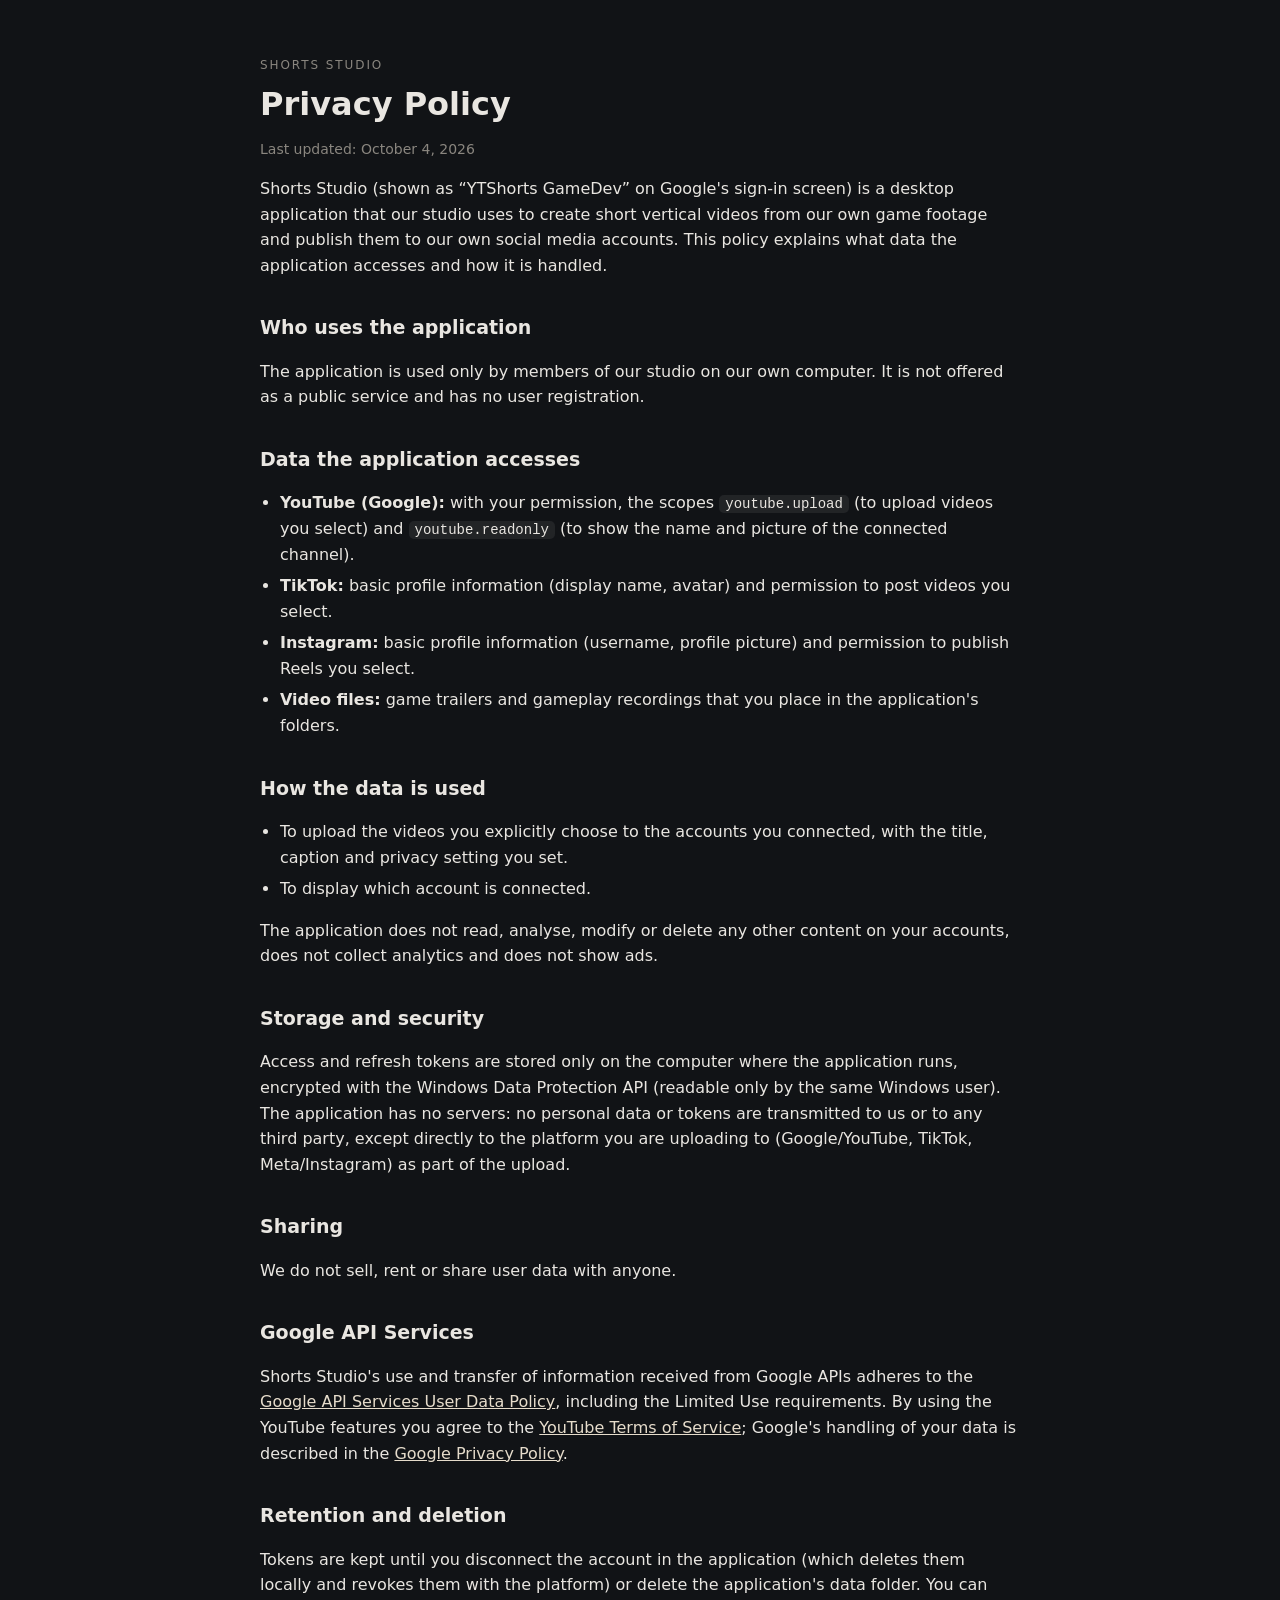
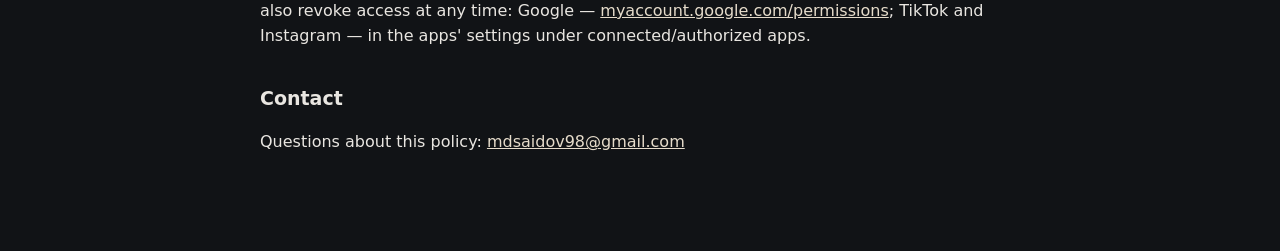
==== privacy.html @ bfd766e7 "Add files via upload" ====
<!doctype html>
<html lang="en">
<head>
  <meta charset="utf-8">
  <meta name="viewport" content="width=device-width, initial-scale=1">
  <title>Privacy Policy · Shorts Studio</title>
  <link rel="stylesheet" href="style.css">
</head>
<body>
  <main>
    <p class="eyebrow"><a href="index.html">Shorts Studio</a></p>
    <h1>Privacy Policy</h1>
    <p class="dim">Last updated: October 4, 2026</p>

    <p>Shorts Studio (shown as “YTShorts GameDev” on Google's sign-in screen) is a desktop application that our
      studio uses to create short vertical videos from our own game footage and publish them to our own social
      media accounts. This policy explains what data the application accesses and how it is handled.</p>

    <h2>Who uses the application</h2>
    <p>The application is used only by members of our studio on our own computer. It is not offered as a public
      service and has no user registration.</p>

    <h2>Data the application accesses</h2>
    <ul>
      <li><b>YouTube (Google):</b> with your permission, the scopes <code>youtube.upload</code> (to upload videos you
        select) and <code>youtube.readonly</code> (to show the name and picture of the connected channel).</li>
      <li><b>TikTok:</b> basic profile information (display name, avatar) and permission to post videos you select.</li>
      <li><b>Instagram:</b> basic profile information (username, profile picture) and permission to publish Reels
        you select.</li>
      <li><b>Video files:</b> game trailers and gameplay recordings that you place in the application's folders.</li>
    </ul>

    <h2>How the data is used</h2>
    <ul>
      <li>To upload the videos you explicitly choose to the accounts you connected, with the title, caption and
        privacy setting you set.</li>
      <li>To display which account is connected.</li>
    </ul>
    <p>The application does not read, analyse, modify or delete any other content on your accounts, does not
      collect analytics and does not show ads.</p>

    <h2>Storage and security</h2>
    <p>Access and refresh tokens are stored only on the computer where the application runs, encrypted with the
      Windows Data Protection API (readable only by the same Windows user). The application has no servers: no
      personal data or tokens are transmitted to us or to any third party, except directly to the platform you are
      uploading to (Google/YouTube, TikTok, Meta/Instagram) as part of the upload.</p>

    <h2>Sharing</h2>
    <p>We do not sell, rent or share user data with anyone.</p>

    <h2>Google API Services</h2>
    <p>Shorts Studio's use and transfer of information received from Google APIs adheres to the
      <a href="https://developers.google.com/terms/api-services-user-data-policy">Google API Services User Data
      Policy</a>, including the Limited Use requirements. By using the YouTube features you agree to the
      <a href="https://www.youtube.com/t/terms">YouTube Terms of Service</a>; Google's handling of your data is
      described in the <a href="https://policies.google.com/privacy">Google Privacy Policy</a>.</p>

    <h2>Retention and deletion</h2>
    <p>Tokens are kept until you disconnect the account in the application (which deletes them locally and revokes
      them with the platform) or delete the application's data folder. You can also revoke access at any time:
      Google — <a href="https://myaccount.google.com/permissions">myaccount.google.com/permissions</a>; TikTok and
      Instagram — in the apps' settings under connected/authorized apps.</p>

    <h2>Contact</h2>
    <p>Questions about this policy: <a href="mailto:mdsaidov98@gmail.com">mdsaidov98@gmail.com</a></p>
  </main>
</body>
</html>
---- style.css ----
body { margin: 0; background: #111316; color: #e9e6e1; font: 16px/1.6 "Segoe UI", system-ui, sans-serif; }
main { max-width: 760px; margin: 0 auto; padding: 56px 24px 80px; }
h1 { font-size: 32px; line-height: 1.2; margin: 0 0 12px; font-weight: 600; }
h2 { font-size: 19px; margin: 34px 0 8px; font-weight: 600; }
a { color: #e6dccb; }
.eyebrow { text-transform: uppercase; letter-spacing: .16em; font-size: 12px; color: #8a867f; margin: 0 0 10px; }
.eyebrow a { color: inherit; text-decoration: none; }
.dim { color: #8a867f; font-size: 14px; }
.links { margin-top: 28px; }
code { background: rgba(255,255,255,.07); padding: 1px 6px; border-radius: 5px; font-size: 14px; }
ul { padding-left: 20px; }
li { margin: 6px 0; }
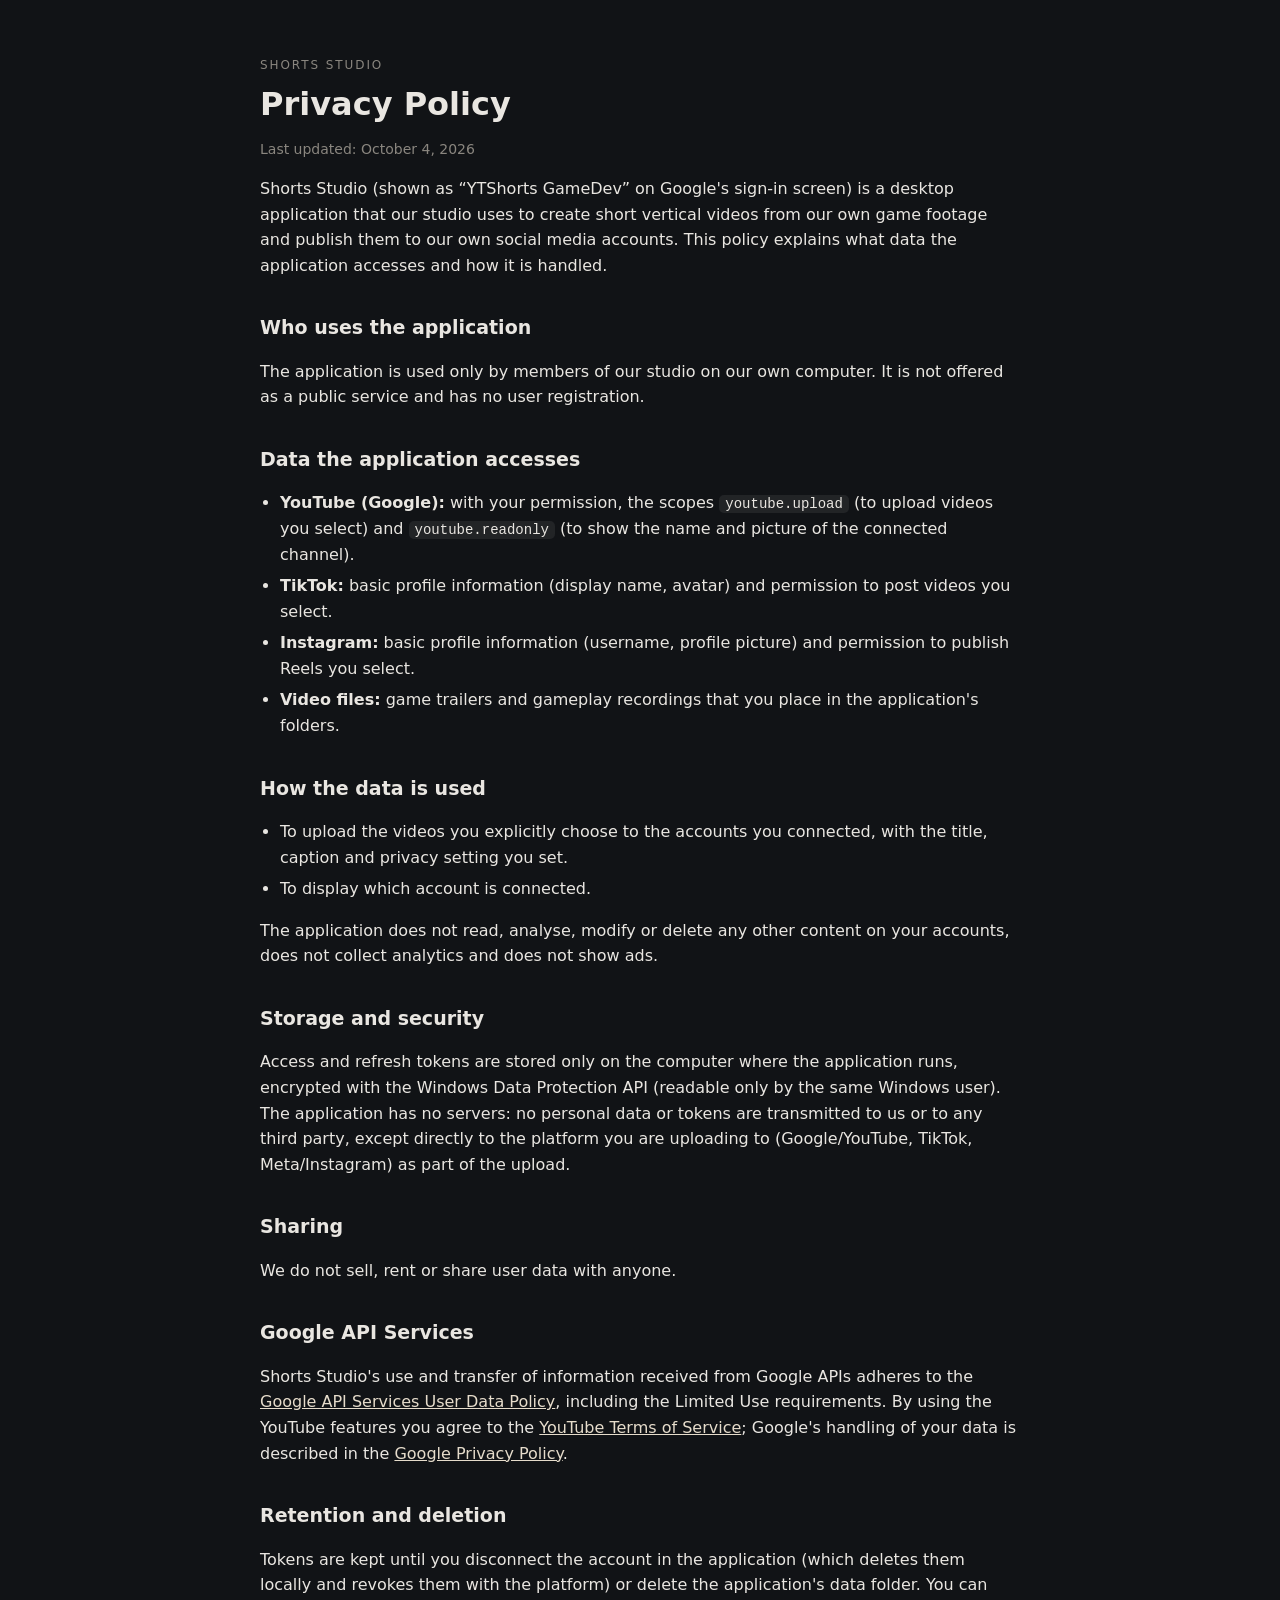
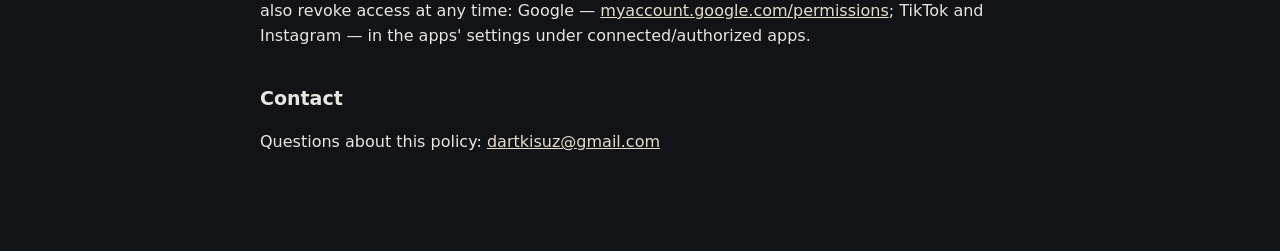
==== commit 759405bd: "Update privacy.html" ====
--- a/privacy.html
+++ b/privacy.html
@@ -62,7 +62,7 @@
       Instagram — in the apps' settings under connected/authorized apps.</p>
 
     <h2>Contact</h2>
-    <p>Questions about this policy: <a href="mailto:mdsaidov98@gmail.com">mdsaidov98@gmail.com</a></p>
+    <p>Questions about this policy: <a href="mailto:dartkisuz@gmail.com">dartkisuz@gmail.com</a></p>
   </main>
 </body>
 </html>
